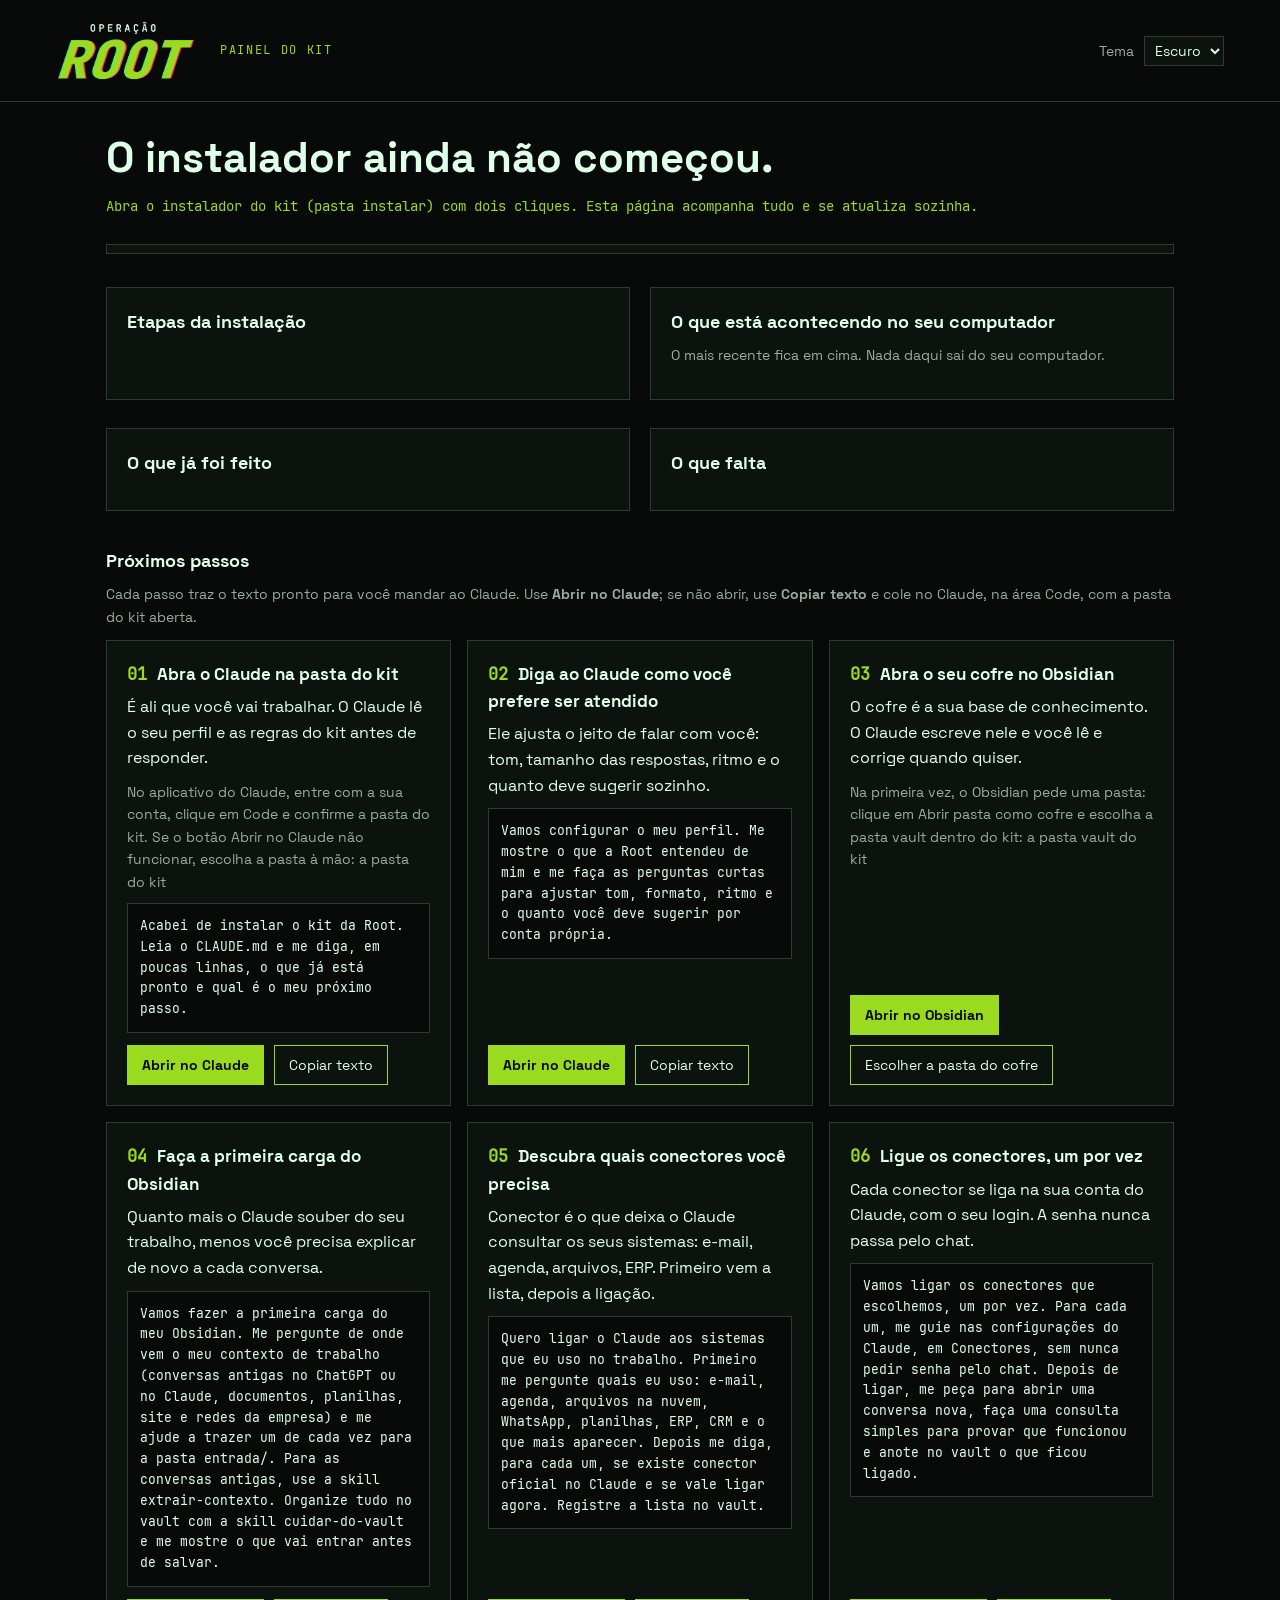
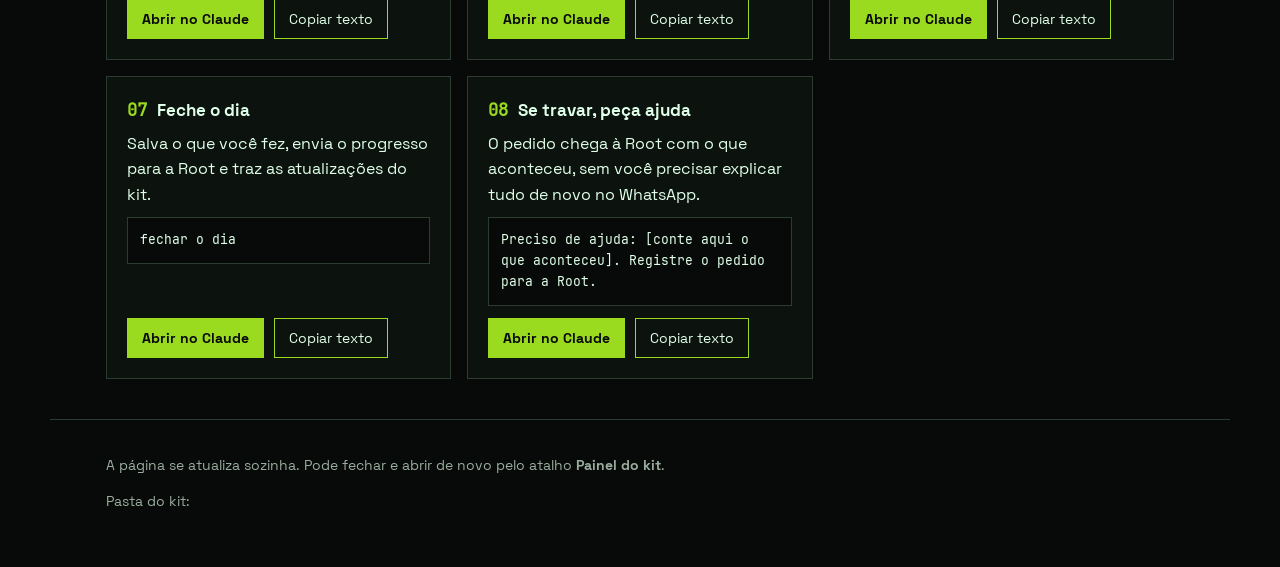
==== modelo/painel/index.html @ dfd42780 "feat: kit sem código do GitHub e Painel do kit na instalação O kit se liga à Root só pela chave do k" ====
<!doctype html>
<html lang="pt-BR">
<head>
<meta charset="utf-8">
<meta name="viewport" content="width=device-width,initial-scale=1">
<title>ROOT · Painel do kit</title>
<link rel="stylesheet" href="painel.css">
<script defer src="primeiros-passos.js"></script>
<script defer src="painel.js"></script>
</head>
<body>
<header class="topo">
<img src="../marca/root-logo.png" width="140" height="60" alt="Operação ROOT">
<div class="topo-texto">
<span class="eyebrow">PAINEL DO KIT</span>
<span id="nome" class="nome"></span>
</div>
<label class="tema">Tema <select id="tema" aria-label="Tema do painel"><option value="escuro">Escuro</option><option value="papel">Papel</option></select></label>
</header>

<main>
<section class="abertura">
<h1 id="titulo">Carregando o painel…</h1>
<p id="agora" class="agora" role="status" aria-live="polite"></p>
<p id="aviso" class="aviso" hidden></p>
<progress id="barra" max="7" value="0" aria-label="Etapas concluídas"></progress>
<p id="contagem" class="contagem"></p>
</section>

<section class="grade">
<div class="caixa">
<h2>Etapas da instalação</h2>
<ol id="etapas" class="etapas"></ol>
</div>
<div class="caixa">
<h2>O que está acontecendo no seu computador</h2>
<p class="nota">O mais recente fica em cima. Nada daqui sai do seu computador.</p>
<ul id="eventos" class="eventos"></ul>
</div>
</section>

<section class="grade">
<div class="caixa">
<h2>O que já foi feito</h2>
<ul id="feito" class="lista ok"></ul>
</div>
<div class="caixa">
<h2>O que falta</h2>
<ul id="falta" class="lista falta"></ul>
</div>
</section>

<section class="passos">
<h2>Próximos passos</h2>
<p class="nota">Cada passo traz o texto pronto para você mandar ao Claude. Use <strong>Abrir no Claude</strong>; se não abrir, use <strong>Copiar texto</strong> e cole no Claude, na área Code, com a pasta do kit aberta.</p>
<ol id="proximos" class="cartoes"></ol>
</section>
</main>

<footer>
<p>A página se atualiza sozinha. Pode fechar e abrir de novo pelo atalho <strong>Painel do kit</strong>.</p>
<p>Pasta do kit: <code id="pasta"></code></p>
</footer>
</body>
</html>
---- modelo/painel/painel.css ----
/* ROOT, painel do kit. Tokens do documento-mestre v2.0 (os mesmos do onboarding). Fontes locais, sem CDN. */
@font-face { font-family: "Space Grotesk"; src: url("../onboarding/assets/SpaceGrotesk-Regular.ttf") format("truetype"); font-weight: 400; font-display: swap; }
@font-face { font-family: "Space Grotesk"; src: url("../onboarding/assets/SpaceGrotesk-Bold.ttf") format("truetype"); font-weight: 700; font-display: swap; }
@font-face { font-family: "JetBrains Mono"; src: url("../onboarding/assets/JetBrainsMono-Regular.ttf") format("truetype"); font-weight: 400; font-display: swap; }
:root {
  color-scheme: dark;
  --base: #070A08; --panel: #0C120D; --ink: #DFFFE8; --muted: #99AD9E; --line: #2D3C30;
  --accent: #9BDB1F; --ok: #1FFFA8; --warning: #E8B90F; --error: #FF1F6B; --button-ink: #070A08;
  --body-font: "Space Grotesk", system-ui, -apple-system, "Segoe UI", sans-serif;
  --mono-font: "JetBrains Mono", ui-monospace, Consolas, monospace;
  font-family: var(--body-font); font-size: 16px; line-height: 1.6;
  background: var(--base); color: var(--ink);
}
:root[data-theme="papel"] {
  color-scheme: light;
  --base: #ECE7D8; --panel: #F4F0E6; --ink: #172019; --muted: #4D5D50; --line: #ACB1A3;
  --accent: #4D7208; --ok: #00806A; --warning: #9A6B00; --error: #C2185B; --button-ink: #FFFFFF;
}
* { box-sizing: border-box; }
body { margin: 0; min-height: 100vh; }
.topo { display: flex; align-items: center; gap: 24px; padding: 20px clamp(20px, 5vw, 56px); border-bottom: 1px solid var(--line); }
.topo img { height: auto; }
.topo-texto { display: flex; flex-direction: column; flex: 1; }
.eyebrow { font-family: var(--mono-font); font-size: 12px; letter-spacing: .14em; color: var(--accent); }
.nome { color: var(--muted); }
.tema { font-size: 14px; color: var(--muted); }
.tema select { margin-left: 6px; background: var(--panel); color: var(--ink); border: 1px solid var(--line); padding: 4px 6px; font: inherit; }
main { max-width: 1180px; margin: 0 auto; padding: 32px clamp(20px, 5vw, 56px) 8px; }
h1 { font-size: clamp(28px, 4vw, 42px); line-height: 1.15; margin: 0 0 12px; }
h2 { font-size: 18px; margin: 0 0 12px; }
h3 { font-size: 17px; margin: 0 0 6px; }
.agora { font-family: var(--mono-font); font-size: 14px; color: var(--accent); margin: 0 0 16px; }
body[data-fase="instalando"] .agora::before { content: ""; display: inline-block; width: 8px; height: 8px; margin-right: 10px; background: var(--accent); animation: pulso 1.2s ease-in-out infinite; }
@keyframes pulso { 50% { opacity: .25; } }
@media (prefers-reduced-motion: reduce) { body[data-fase="instalando"] .agora::before { animation: none; } }
p.aviso { border-left: 3px solid var(--warning); padding: 8px 12px; background: var(--panel); }
progress { width: 100%; height: 10px; appearance: none; -webkit-appearance: none; border: 1px solid var(--line); background: var(--panel); }
progress::-webkit-progress-bar { background: var(--panel); }
progress::-webkit-progress-value { background: var(--accent); }
progress::-moz-progress-bar { background: var(--accent); }
.contagem { font-size: 14px; color: var(--muted); margin: 6px 0 0; }
.grade { display: grid; grid-template-columns: repeat(auto-fit, minmax(320px, 1fr)); gap: 20px; margin-top: 28px; }
.caixa { background: var(--panel); border: 1px solid var(--line); padding: 20px; min-width: 0; }
.nota { color: var(--muted); font-size: 14px; margin: -4px 0 12px; }
.etapas { list-style: none; padding: 0; margin: 0; }
.etapa { display: flex; gap: 12px; padding: 10px 0; border-top: 1px solid var(--line); }
.etapa:first-child { border-top: 0; }
.etapa p { margin: 2px 0 0; color: var(--muted); font-size: 14px; }
.marca { font-family: var(--mono-font); width: 20px; flex: none; text-align: center; color: var(--muted); }
.etapa.ok .marca { color: var(--ok); }
.etapa.andamento .marca { color: var(--accent); }
.etapa.atencao .marca { color: var(--warning); }
.etapa.falhou .marca { color: var(--error); }
.situacao { color: var(--muted); font-size: 14px; }
.eventos { list-style: none; margin: 0; padding: 0; max-height: 380px; overflow: auto; font-family: var(--mono-font); font-size: 13px; }
.eventos li { padding: 4px 0; border-top: 1px solid var(--line); overflow-wrap: anywhere; }
.eventos li:first-child { border-top: 0; }
.eventos time { color: var(--muted); margin-right: 6px; }
.eventos .ok { color: var(--ok); }
.eventos .aviso { color: var(--warning); }
.lista { margin: 0; padding-left: 20px; }
.lista li { margin: 4px 0; }
.lista.ok li::marker { content: "✓  "; color: var(--ok); }
.lista.falta li::marker { content: "○  "; color: var(--warning); }
.lista .manual::marker { color: var(--muted); }
.vazio { color: var(--muted); }
.passos { margin-top: 36px; }
.cartoes { list-style: none; padding: 0; margin: 0; display: grid; grid-template-columns: repeat(auto-fit, minmax(340px, 1fr)); gap: 16px; counter-reset: passo; }
.cartao { background: var(--panel); border: 1px solid var(--line); padding: 20px; counter-increment: passo; display: flex; flex-direction: column; min-width: 0; }
.cartao h3::before { content: counter(passo, decimal-leading-zero) "  "; font-family: var(--mono-font); color: var(--accent); }
.cartao p { margin: 0 0 10px; }
.como { color: var(--muted); font-size: 14px; overflow-wrap: anywhere; }
pre { white-space: pre-wrap; overflow-wrap: anywhere; font-family: var(--mono-font); font-size: 13px; background: var(--base); border: 1px solid var(--line); padding: 12px; margin: 0 0 12px; }
.acoes { display: flex; flex-wrap: wrap; gap: 10px; margin-top: auto; }
.botao, button { font: inherit; font-size: 14px; padding: 8px 14px; border: 1px solid var(--accent); background: transparent; color: var(--ink); text-decoration: none; cursor: pointer; }
.botao.primario { background: var(--accent); color: var(--button-ink); font-weight: 700; }
.botao:focus-visible, button:focus-visible, select:focus-visible { outline: 2px solid var(--accent); outline-offset: 2px; }
.fora { position: fixed; left: -9999px; }
footer { max-width: 1180px; margin: 32px auto 0; padding: 20px clamp(20px, 5vw, 56px) 40px; color: var(--muted); font-size: 14px; border-top: 1px solid var(--line); }
footer code { font-family: var(--mono-font); overflow-wrap: anywhere; }
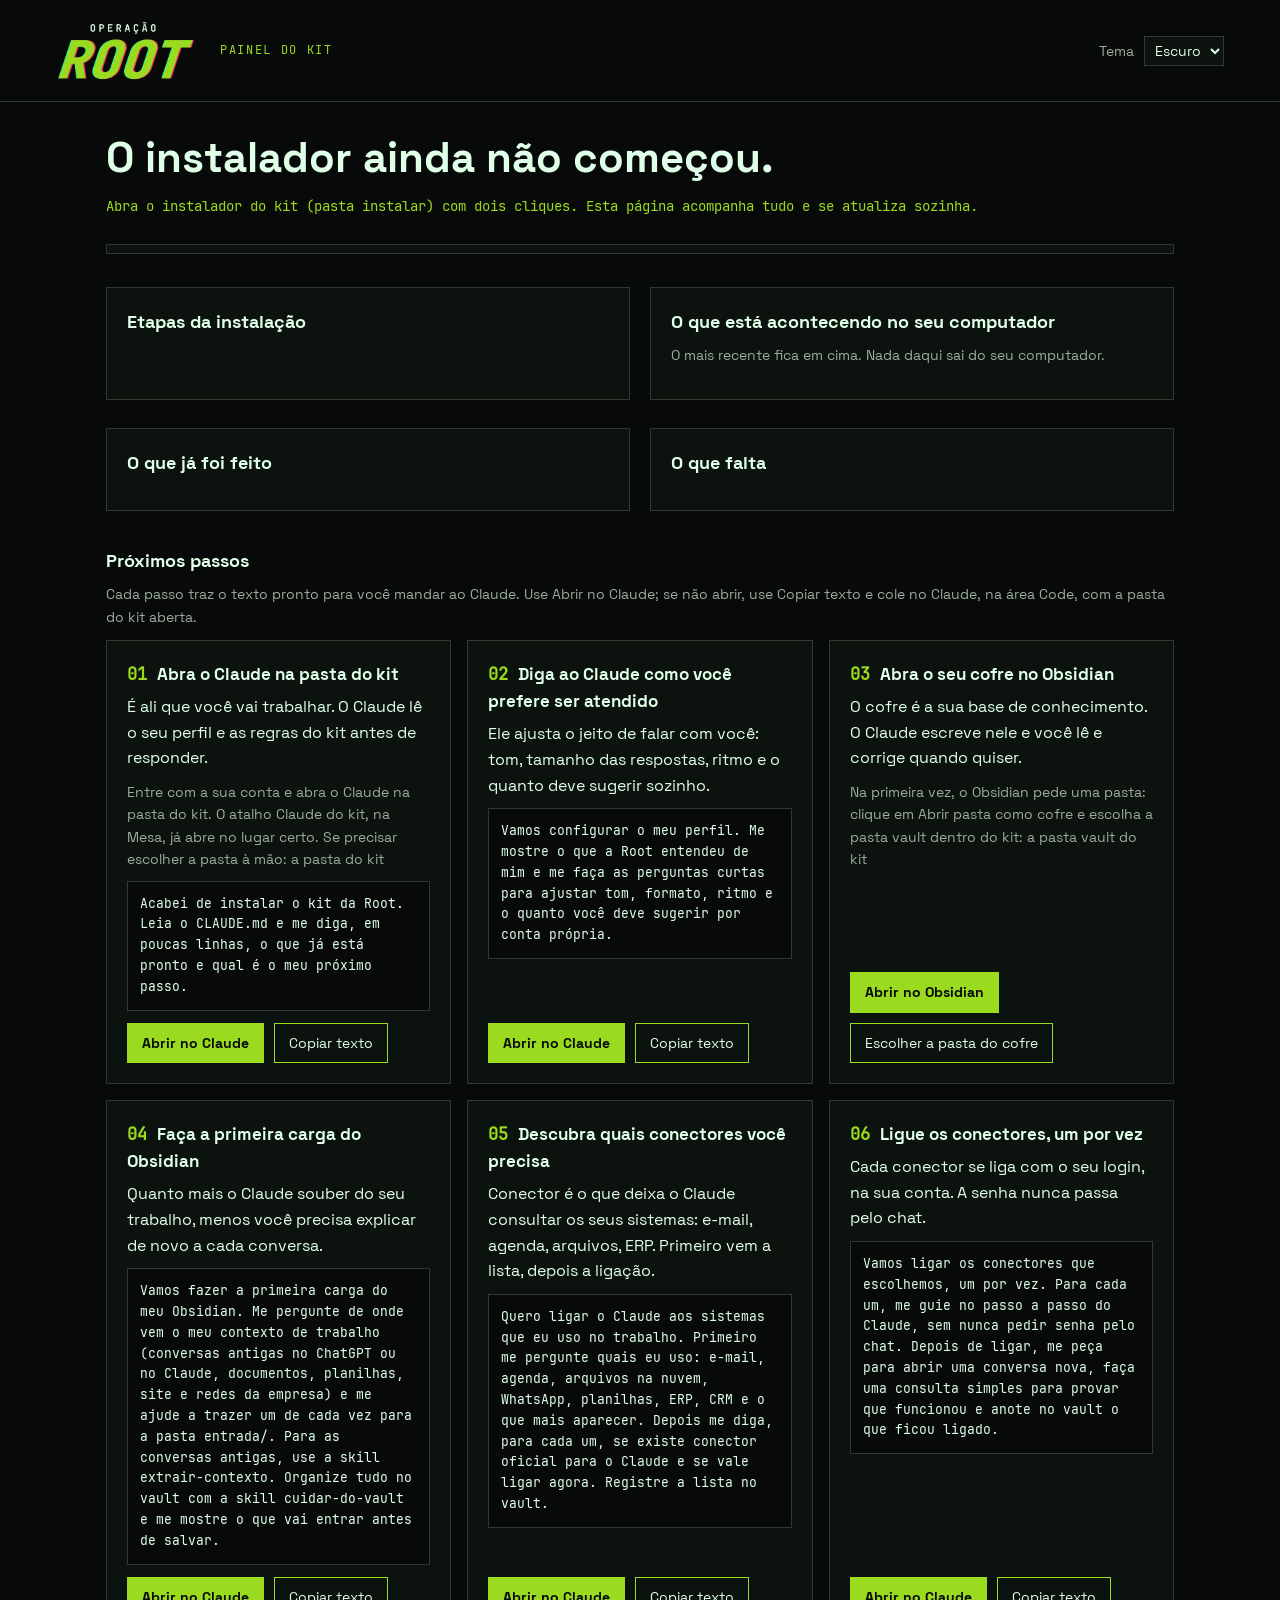
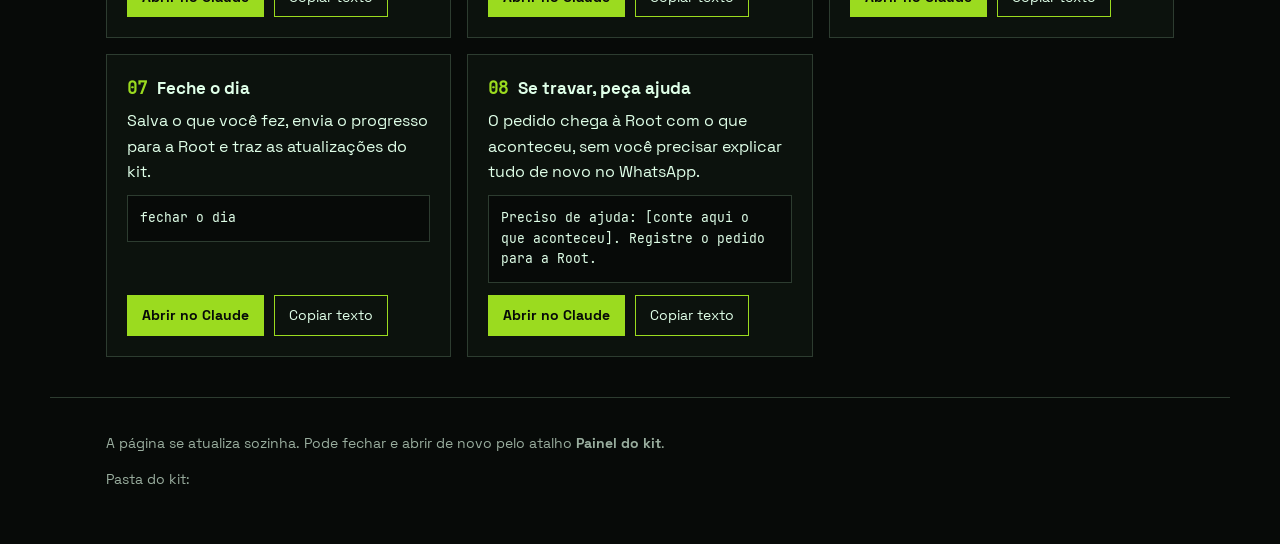
==== commit fb3ee040: "Merge do kit sem código do GitHub e do Painel do kit na linha do Codex Junta homologacao/painel-e-ch" ====
--- a/modelo/painel/index.html
+++ b/modelo/painel/index.html
@@ -52,7 +52,7 @@
 
 <section class="passos">
 <h2>Próximos passos</h2>
-<p class="nota">Cada passo traz o texto pronto para você mandar ao Claude. Use <strong>Abrir no Claude</strong>; se não abrir, use <strong>Copiar texto</strong> e cole no Claude, na área Code, com a pasta do kit aberta.</p>
+<p id="nota-passos" class="nota">Cada passo traz o texto pronto para você mandar ao Claude. Use Abrir no Claude; se não abrir, use Copiar texto e cole no Claude, na área Code, com a pasta do kit aberta.</p>
 <ol id="proximos" class="cartoes"></ol>
 </section>
 </main>
